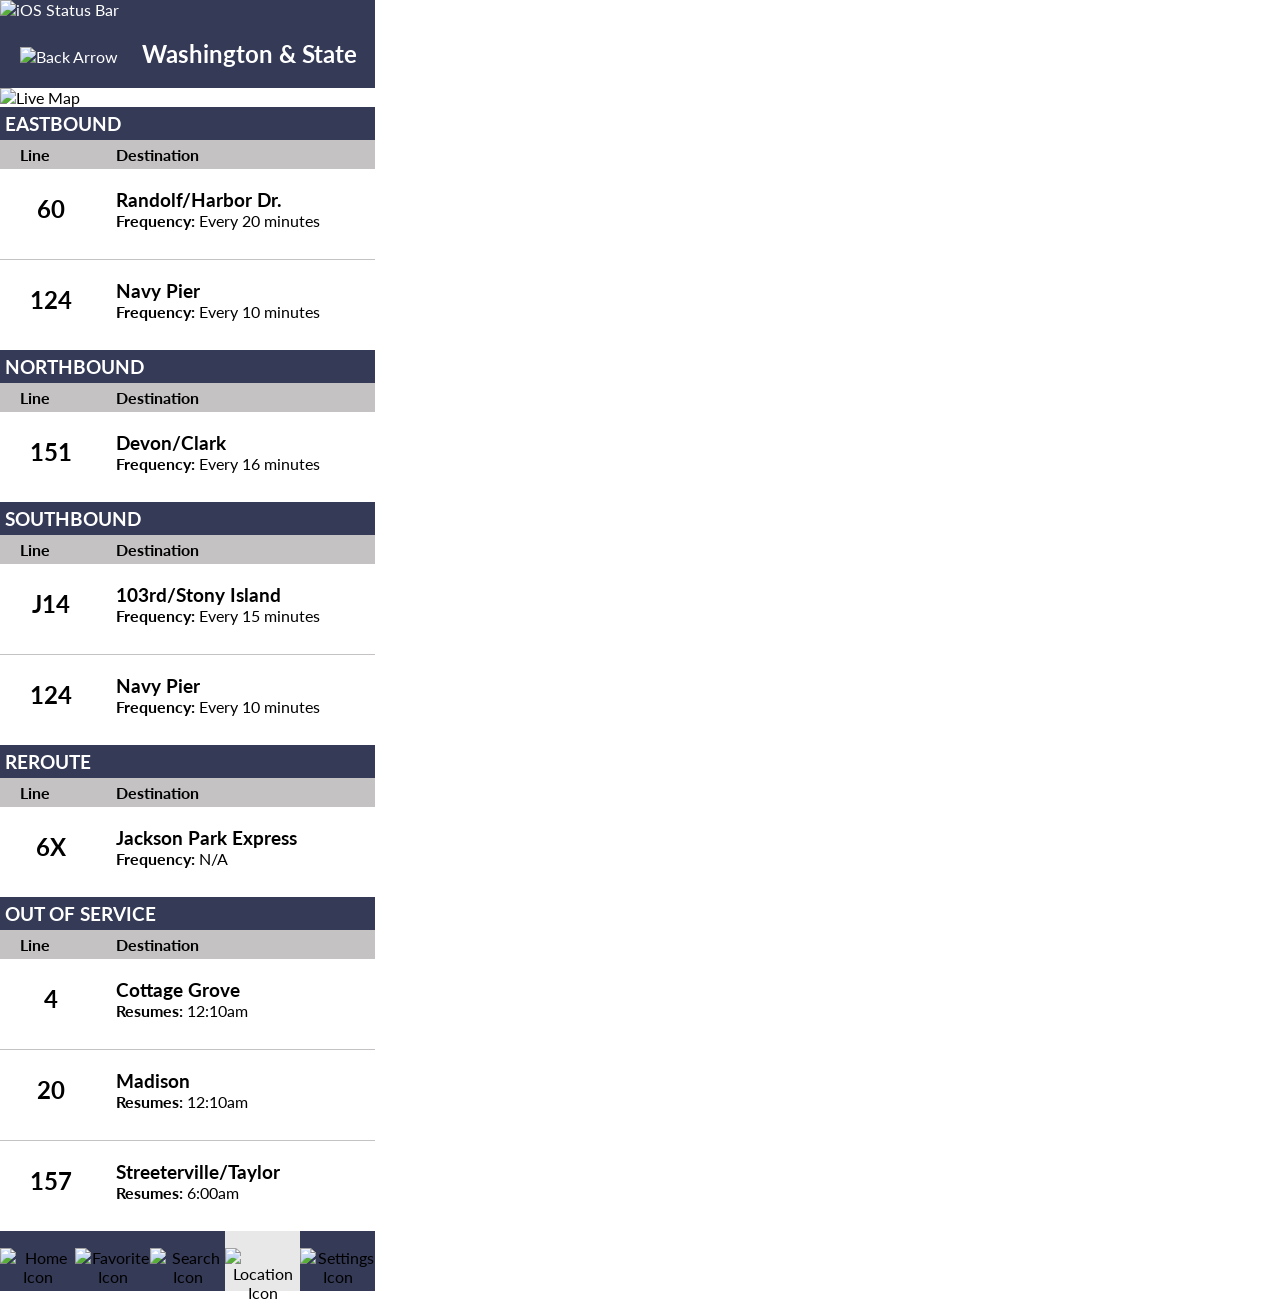
==== index.html @ e1842e48 "Removed files from parent folder" ====
<!DOCTYPE html>
<html lang="en" dir="ltr">
  <head>
    <title>Busy Bus</title>
    <meta name="author" content="Laura Siebert">
    <meta name="description" content="This app was designed and coded by Laura Siebert">
    <meta name="viewport" content="width=device-width, initial-scale=1.0">
    <meta charset="utf-8">
    <link rel="stylesheet" href="style.css">
    <link href="https://fonts.googleapis.com/css?family=Lato&display=swap" rel="stylesheet">
  </head>
  <body>

<!-- Status Bar -->
    <div class="status-bar">
      <img src="images/StatusBar.svg" alt="iOS Status Bar" class="iOS-status">
      <div class="top-info">
        <img src="images/backArrow.png" alt="Back Arrow" class="back-arrow">
        <h1>Washington & State</h1>
      </div>
    </div>
    <div class="live-map">
      <img src="images/Map.png" alt="Live Map">
    </div>

<!-- Eastbound Section -->
    <div class="status-bar direction-title">
      <h2>EASTBOUND</h2>
    </div>
    <div class="direction-heading-list">
      <ul class="list direction-titles">
        <li class="direction-heading line-title">Line</li>
        <li class="direction-heading destination-title">Destination</li>
      </ul>
    </div>
    <div class="route-detail-list">
      <ul class="northbound-route-list list">
        <li class="route-row one-after">
          <h1 class="line">60</h1>
          <div class="destination">
            <h3>Randolf/Harbor Dr.</h3>
            <p><span class="inline-heading">Frequency:</span> Every 20 minutes</p>
          </div>
        </li>
        <li class="route-row">
          <h1 class="line">124</h1>
          <div class="destination">
            <h3>Navy Pier</h3>
            <p><span class="inline-heading">Frequency:</span> Every 10 minutes</p>
          </div>
        </li>
      </ul>
    </div>

  <!-- NORTHBOUND Section -->
  <div class="status-bar direction-title">
    <h2>NORTHBOUND</h2>
  </div>
  <div class="direction-heading-list">
    <ul class="list direction-titles">
      <li class="direction-heading line-title">Line</li>
      <li class="direction-heading destination-title">Destination</li>
    </ul>
  </div>
  <div class="route-detail-list">
    <ul class="northbound-route-list list">
      <li class="route-row">
        <h1 class="line">151</h1>
        <div class="destination">
          <h3>Devon/Clark</h3>
          <p><span class="inline-heading">Frequency:</span> Every 16 minutes</p>
        </div>
      </li>
    </ul>
  </div>

  <!-- SOUTHBOUND Section -->
  <div class="status-bar direction-title">
    <h2>SOUTHBOUND</h2>
  </div>
  <div class="direction-heading-list">
    <ul class="list direction-titles">
      <li class="direction-heading line-title">Line</li>
      <li class="direction-heading destination-title">Destination</li>
    </ul>
  </div>
  <div class="route-detail-list">
    <ul class="southbound-route-list list">
      <li class="route-row one-after">
        <h1 class="line">J14</h1>
        <div class="destination">
          <h3>103rd/Stony Island</h3>
          <p><span class="inline-heading">Frequency:</span> Every 15 minutes</p>
        </div>
      </li>
      <li class="route-row">
        <h1 class="line">124</h1>
        <div class="destination">
          <h3>Navy Pier</h3>
          <p><span class="inline-heading">Frequency:</span> Every 10 minutes</p>
        </div>
      </li>
    </ul>
  </div>

  <!-- Reroute Section -->
  <div class="status-bar direction-title">
    <h2>REROUTE</h2>
  </div>
  <div class="direction-heading-list">
    <ul class="list direction-titles">
      <li class="direction-heading line-title">Line</li>
      <li class="direction-heading destination-title">Destination</li>
    </ul>
  </div>
  <div class="route-detail-list">
    <ul class="northbound-route-list list">
      <li class="route-row">
        <h1 class="line">6X</h1>
        <div class="destination">
          <h3>Jackson Park Express</h3>
          <p><span class="inline-heading">Frequency:</span> N/A</p>
        </div>
      </li>
    </ul>
  </div>

  <!-- Out of Service Section -->
  <div class="status-bar direction-title">
    <h2>OUT OF SERVICE</h2>
  </div>
  <div class="direction-heading-list">
    <ul class="list direction-titles">
      <li class="direction-heading line-title">Line</li>
      <li class="direction-heading destination-title">Destination</li>
    </ul>
  </div>
  <div class="route-detail-list">
    <ul class="oos-route-list list">
      <li class="route-row one-after">
        <h1 class="line">4</h1>
        <div class="destination">
          <h3>Cottage Grove</h3>
          <p><span class="inline-heading">Resumes:</span> 12:10am</p>
        </div>
      </li>
      <li class="route-row one-after">
        <h1 class="line">20</h1>
        <div class="destination">
          <h3>Madison</h3>
          <p><span class="inline-heading">Resumes:</span> 12:10am</p>
        </div>
      </li>
      <li class="route-row">
        <h1 class="line">157</h1>
        <div class="destination">
          <h3>Streeterville/Taylor</h3>
          <p><span class="inline-heading">Resumes:</span> 6:00am</p>
        </div>
      </li>
    </ul>
  </div>

<!-- Footer Tab Navigation -->
<div class="tabNav">
  <ul class="tabIcons">
    <li class="tabIcon">
      <img src="images/homeIcon.png" alt="Home Icon" class="icon">
    </li>
    <li class="tabIcon">
      <img src="images/favoriteIcon.png" alt="Favorite Icon" class="icon">
    </li>
    <li class="tabIcon">
      <img src="images/searchIcon.png" alt="Search Icon" class="icon">
    </li>
    <li class="tabIcon tabActive">
      <img src="images/locationIcon.png" alt="Location Icon" class="icon">
    </li>
    <li class="tabIcon">
      <img src="images/settingsIcon.png" alt="Settings Icon" class="icon">
    </li>
  </ul>
</div>
</body>
</html>
---- style.css ----
*, *:before, *:after {
  box-sizing: border-box;
  margin: 0;
  padding: 0;
  font-family: 'Lato', sans-serif;
}

h1 {
  font-size: 1.5em;
  display: inline;
  /* padding-left: 20px; */
}

h2 {
  font-size: 1.2em;
  padding: 5px 0px 5px 5px;
}

p {
  font-size: 1em;
}

.status-bar {
  background-color: #353A57;
  color: white
}

.top-info {
  display: block;
  padding-top: 20px;
  padding-bottom: 20px;
}

.back-arrow {
  display: inline;
  padding-left: 20px;
  padding-right: 20px;
}

.iOS-status {
  display: block;
  margin-left: auto;
  margin-right: auto;
}

.information-box{
  color: white;
  background-color: #353A57
}

.live-map {
  display: block;
}

.list li {
  display: flex;
  /* justify-content: space-between; */
}

.direction-titles {
  display: flex;
  /* justify-content: space-between; */
  background-color: #C4C2C2;
  padding-top: 5px;
  padding-bottom: 5px;
}

.direction-heading {
  font-weight: bold;
}

.line-title{
  display: block;
  width: 101px;
  padding-left: 20px;
  padding-right: 20px;
  text-align: center;
}

.destination-title {
  display: block;
  margin-left: 15px;
}

.one-after{
  border-style: solid;
  border-width: 0px 0px 1px 0px;
  border-color: #C4C2C2;
}

.bus-img {
  margin: 0 20px 0 30px;
}

.destination {
  display: block;
  text-align: left;
  height: 90px;
  padding: 20px 15px 15px 15px;
}

.inline-heading {
  font-weight: bold;
}

.line {
  display: block;
  height: 90px;
  width: 101px;
  padding: 25px 20px 20px 20px;
  text-align: center;
}

/* TabNavigation */
.tabNav {
  display: flex;
  height: 60px;
  width: 100%;
  background-color: #353A57;
}

.tabIcons {
  display: flex;
  list-style-type: none;
  text-align: center;
  /* width: 50px; */
}

.tabIcon {
  display: block;
  padding-top: 17px;
  width: 75px
}

.tabActive {
  background-color: #E8E8E8;
}

@media screen and (min-width: 500px) {
  body {
    width: 375px;
  }
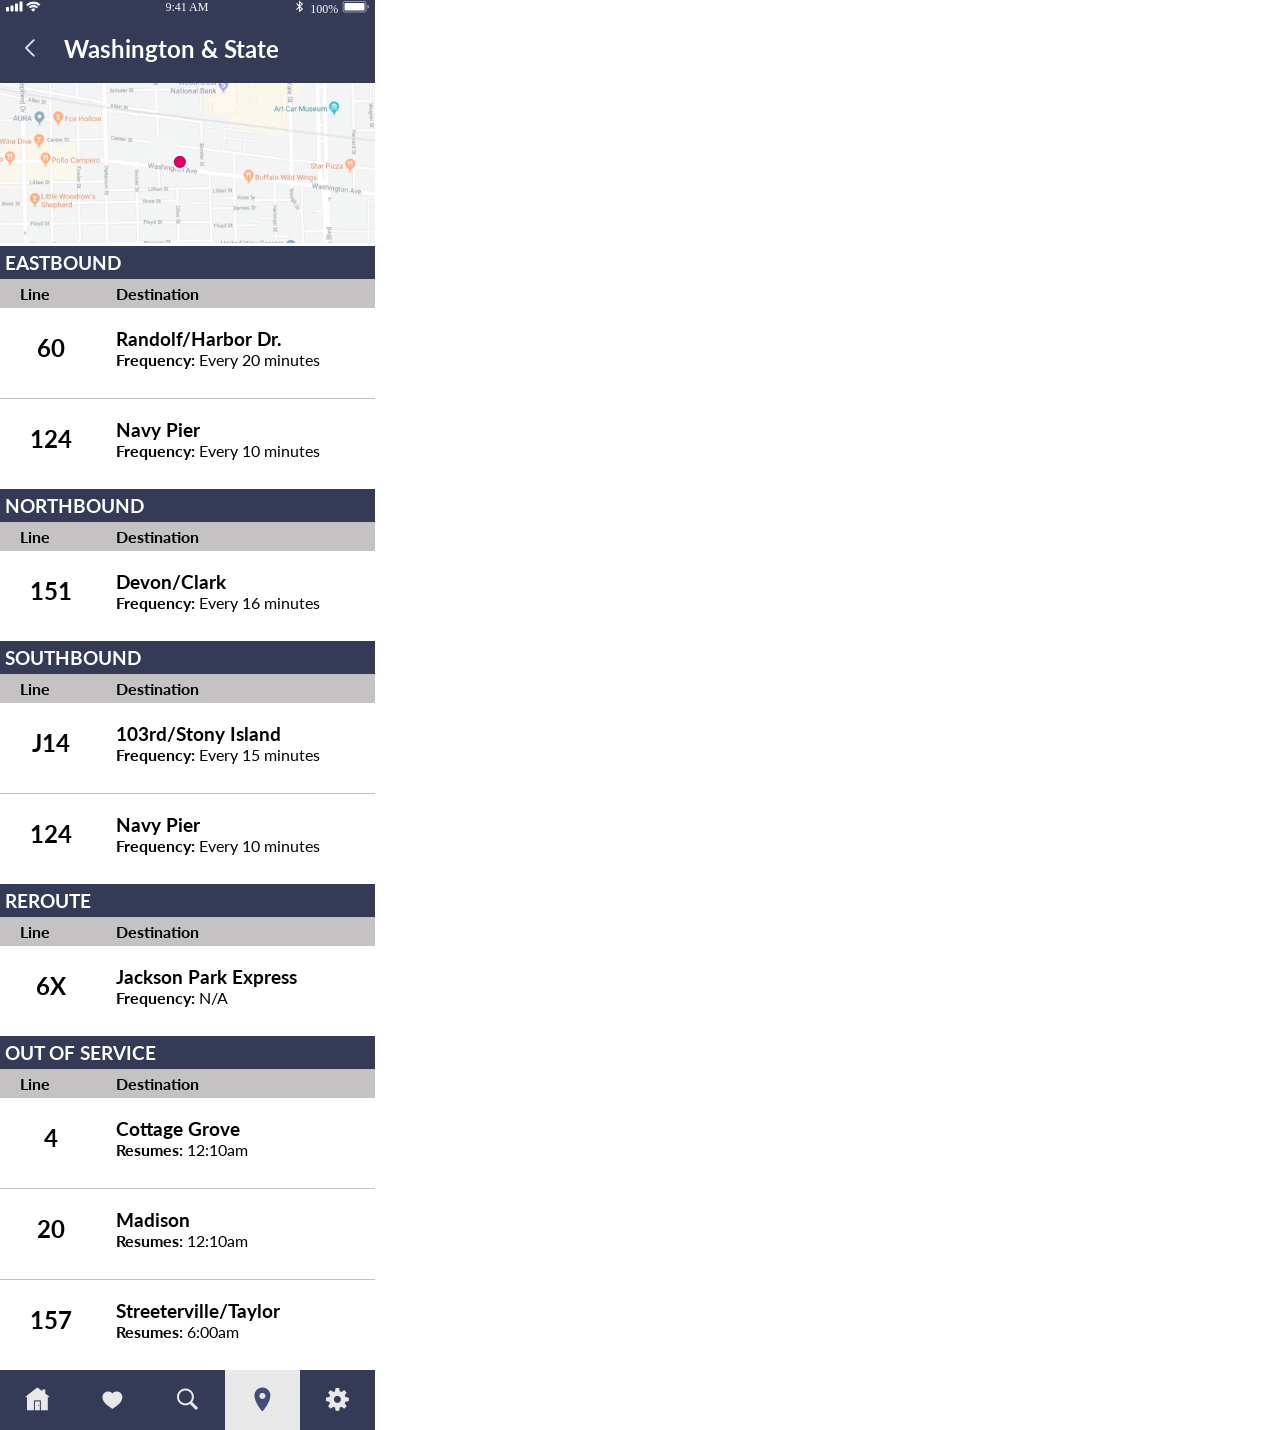
==== commit e632132e: "Change file name to match case" ====
--- a/index.html
+++ b/index.html
@@ -13,14 +13,14 @@
 
 <!-- Status Bar -->
     <div class="status-bar">
-      <img src="images/StatusBar.svg" alt="iOS Status Bar" class="iOS-status">
+      <img src="Images/StatusBar.svg" alt="iOS Status Bar" class="iOS-status">
       <div class="top-info">
-        <img src="images/backArrow.png" alt="Back Arrow" class="back-arrow">
+        <img src="Images/backArrow.png" alt="Back Arrow" class="back-arrow">
         <h1>Washington & State</h1>
       </div>
     </div>
     <div class="live-map">
-      <img src="images/Map.png" alt="Live Map">
+      <img src="Images/Map.png" alt="Live Map">
     </div>
 
 <!-- Eastbound Section -->
@@ -165,19 +165,19 @@
 <div class="tabNav">
   <ul class="tabIcons">
     <li class="tabIcon">
-      <img src="images/homeIcon.png" alt="Home Icon" class="icon">
+      <img src="Images/homeIcon.png" alt="Home Icon" class="icon">
     </li>
     <li class="tabIcon">
-      <img src="images/favoriteIcon.png" alt="Favorite Icon" class="icon">
+      <img src="Images/favoriteIcon.png" alt="Favorite Icon" class="icon">
     </li>
     <li class="tabIcon">
-      <img src="images/searchIcon.png" alt="Search Icon" class="icon">
+      <img src="Images/searchIcon.png" alt="Search Icon" class="icon">
     </li>
     <li class="tabIcon tabActive">
-      <img src="images/locationIcon.png" alt="Location Icon" class="icon">
+      <img src="Images/locationIcon.png" alt="Location Icon" class="icon">
     </li>
     <li class="tabIcon">
-      <img src="images/settingsIcon.png" alt="Settings Icon" class="icon">
+      <img src="Images/settingsIcon.png" alt="Settings Icon" class="icon">
     </li>
   </ul>
 </div>
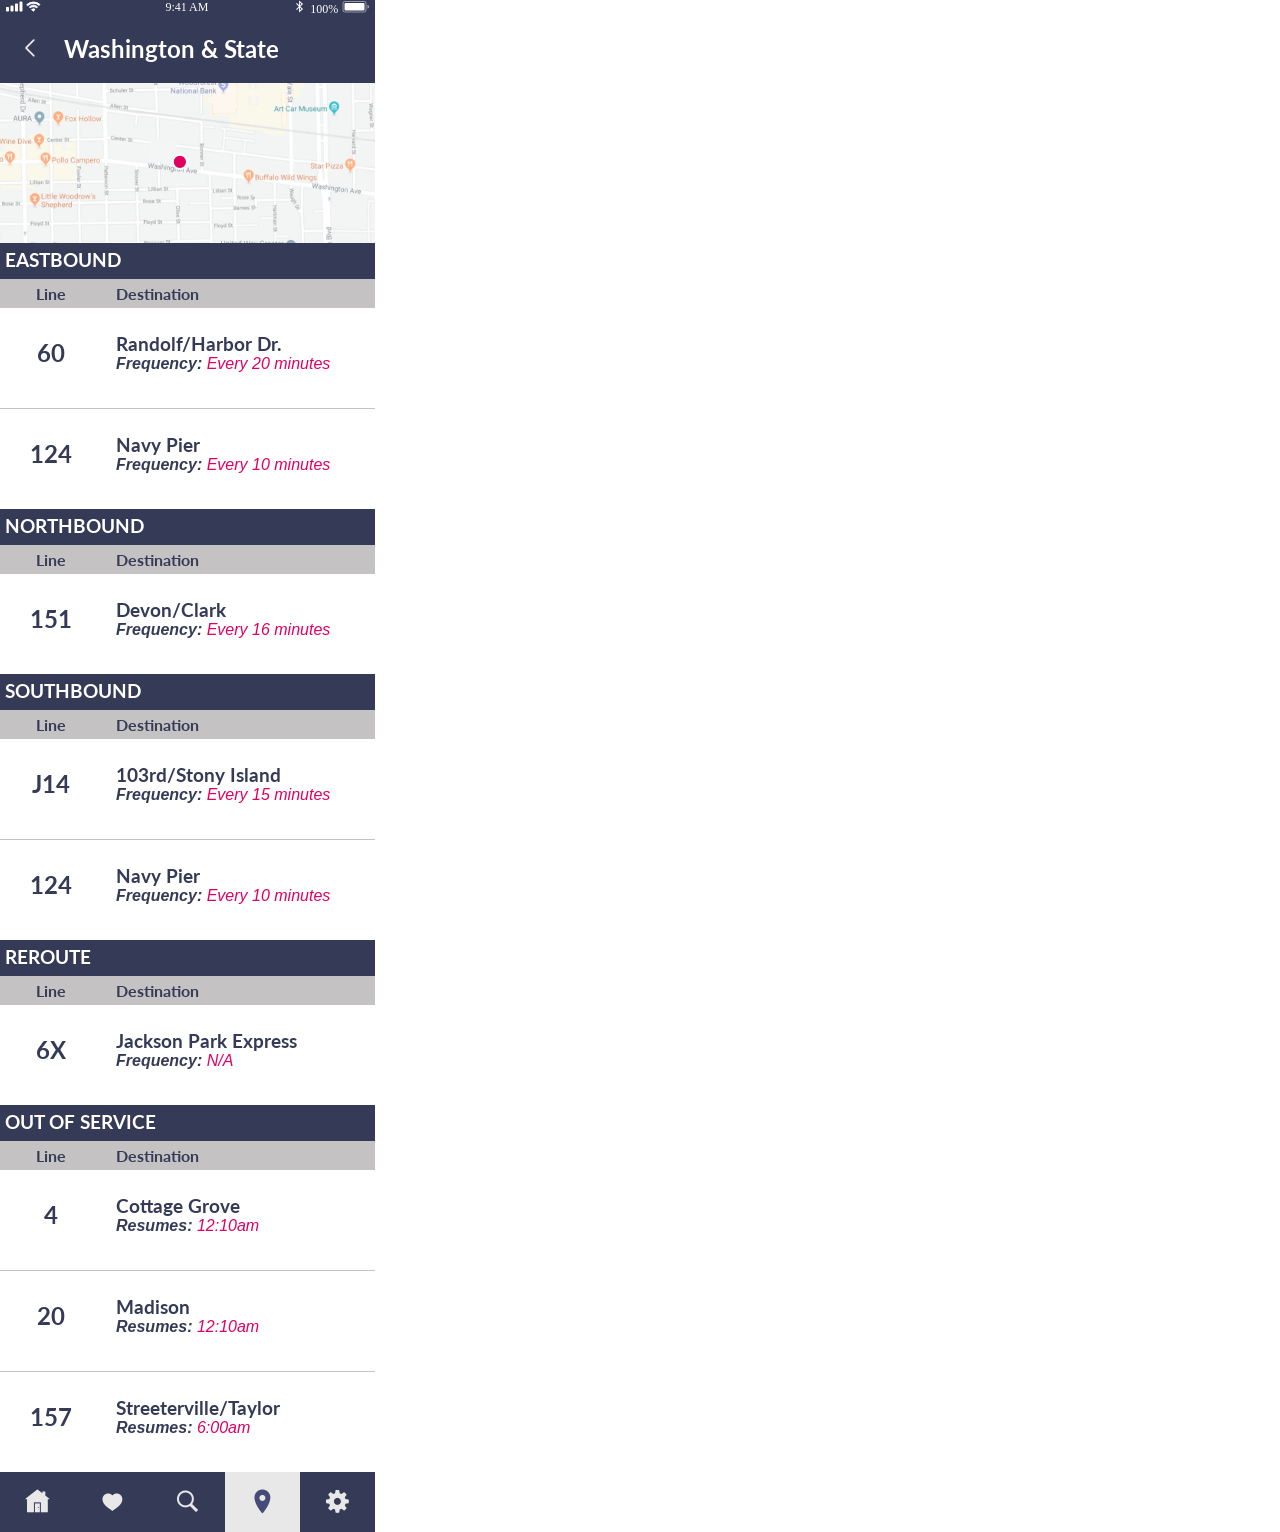
==== commit 285ec169: "Finishing touches" ====
--- a/index.html
+++ b/index.html
@@ -25,7 +25,7 @@
 
 <!-- Eastbound Section -->
     <div class="status-bar direction-title">
-      <h2>EASTBOUND</h2>
+      <h2 class="eastbound">EASTBOUND</h2>
     </div>
     <div class="direction-heading-list">
       <ul class="list direction-titles">
--- a/style.css
+++ b/style.css
@@ -8,16 +8,18 @@
 h1 {
   font-size: 1.5em;
   display: inline;
-  /* padding-left: 20px; */
 }
 
 h2 {
   font-size: 1.2em;
-  padding: 5px 0px 5px 5px;
+  padding: 5px 0px 8px 5px;
+  margin-top: 0;
 }
 
 p {
   font-size: 1em;
+  font-style: italic;
+  color: #E00061;
 }
 
 .status-bar {
@@ -49,20 +51,19 @@
 }
 
 .live-map {
-  display: block;
+  display: flex;
 }
 
 .list li {
   display: flex;
-  /* justify-content: space-between; */
+  color: #353A57;
+  padding-top: 5px;
+  padding-bottom: 5px;
 }
 
 .direction-titles {
   display: flex;
-  /* justify-content: space-between; */
   background-color: #C4C2C2;
-  padding-top: 5px;
-  padding-bottom: 5px;
 }
 
 .direction-heading {
@@ -70,11 +71,11 @@
 }
 
 .line-title{
-  display: block;
+  display: flex;
+  justify-content: center;
   width: 101px;
   padding-left: 20px;
   padding-right: 20px;
-  text-align: center;
 }
 
 .destination-title {
@@ -101,6 +102,7 @@
 
 .inline-heading {
   font-weight: bold;
+  color:  #353A57;
 }
 
 .line {
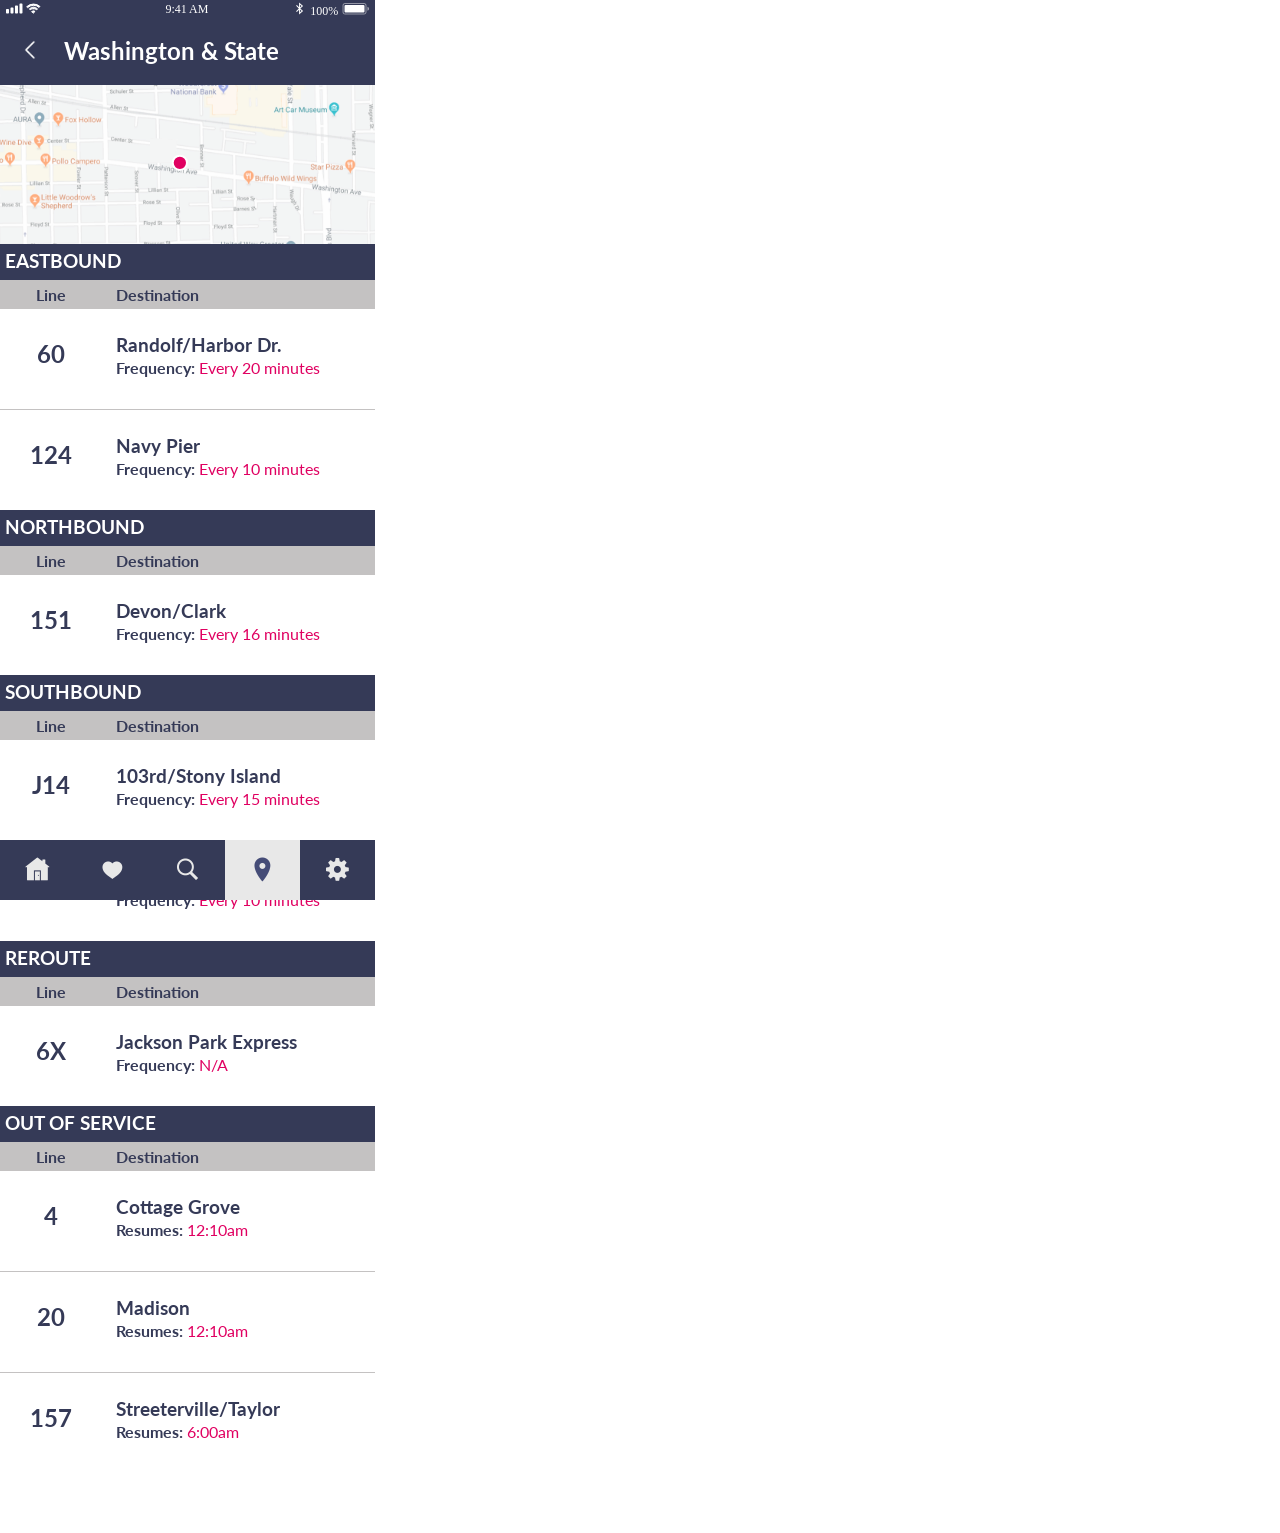
==== commit b57dd959: "Made footer and header sticky" ====
--- a/index.html
+++ b/index.html
@@ -12,7 +12,7 @@
   <body>
 
 <!-- Status Bar -->
-    <div class="status-bar">
+    <div class="status-bar top-bar">
       <img src="Images/StatusBar.svg" alt="iOS Status Bar" class="iOS-status">
       <div class="top-info">
         <img src="Images/backArrow.png" alt="Back Arrow" class="back-arrow">
@@ -162,7 +162,7 @@
   </div>
 
 <!-- Footer Tab Navigation -->
-<div class="tabNav">
+<footer class="footer">
   <ul class="tabIcons">
     <li class="tabIcon">
       <img src="Images/homeIcon.png" alt="Home Icon" class="icon">
@@ -180,6 +180,6 @@
       <img src="Images/settingsIcon.png" alt="Settings Icon" class="icon">
     </li>
   </ul>
-</div>
+</footer>
 </body>
 </html>
--- a/style.css
+++ b/style.css
@@ -3,6 +3,7 @@
   margin: 0;
   padding: 0;
   font-family: 'Lato', sans-serif;
+  max-width: 375px;
 }
 
 h1 {
@@ -18,13 +19,19 @@
 
 p {
   font-size: 1em;
-  font-style: italic;
   color: #E00061;
+  padding-top: 2px;
 }
 
 .status-bar {
   background-color: #353A57;
   color: white
+}
+
+.top-bar {
+  position: fixed;
+  width: 375px;
+  top: 0;
 }
 
 .top-info {
@@ -41,6 +48,7 @@
 
 .iOS-status {
   display: block;
+  margin-top: 2px;
   margin-left: auto;
   margin-right: auto;
 }
@@ -52,6 +60,7 @@
 
 .live-map {
   display: flex;
+  margin-top: 84px;
 }
 
 .list li {
@@ -113,11 +122,17 @@
   text-align: center;
 }
 
+.oos-route-list li:last-child{
+  margin-bottom: 60px;
+}
+
 /* TabNavigation */
-.tabNav {
+.footer {
+  position: fixed;
+  bottom: 0;
   display: flex;
   height: 60px;
-  width: 100%;
+  width: 375px;
   background-color: #353A57;
 }
 
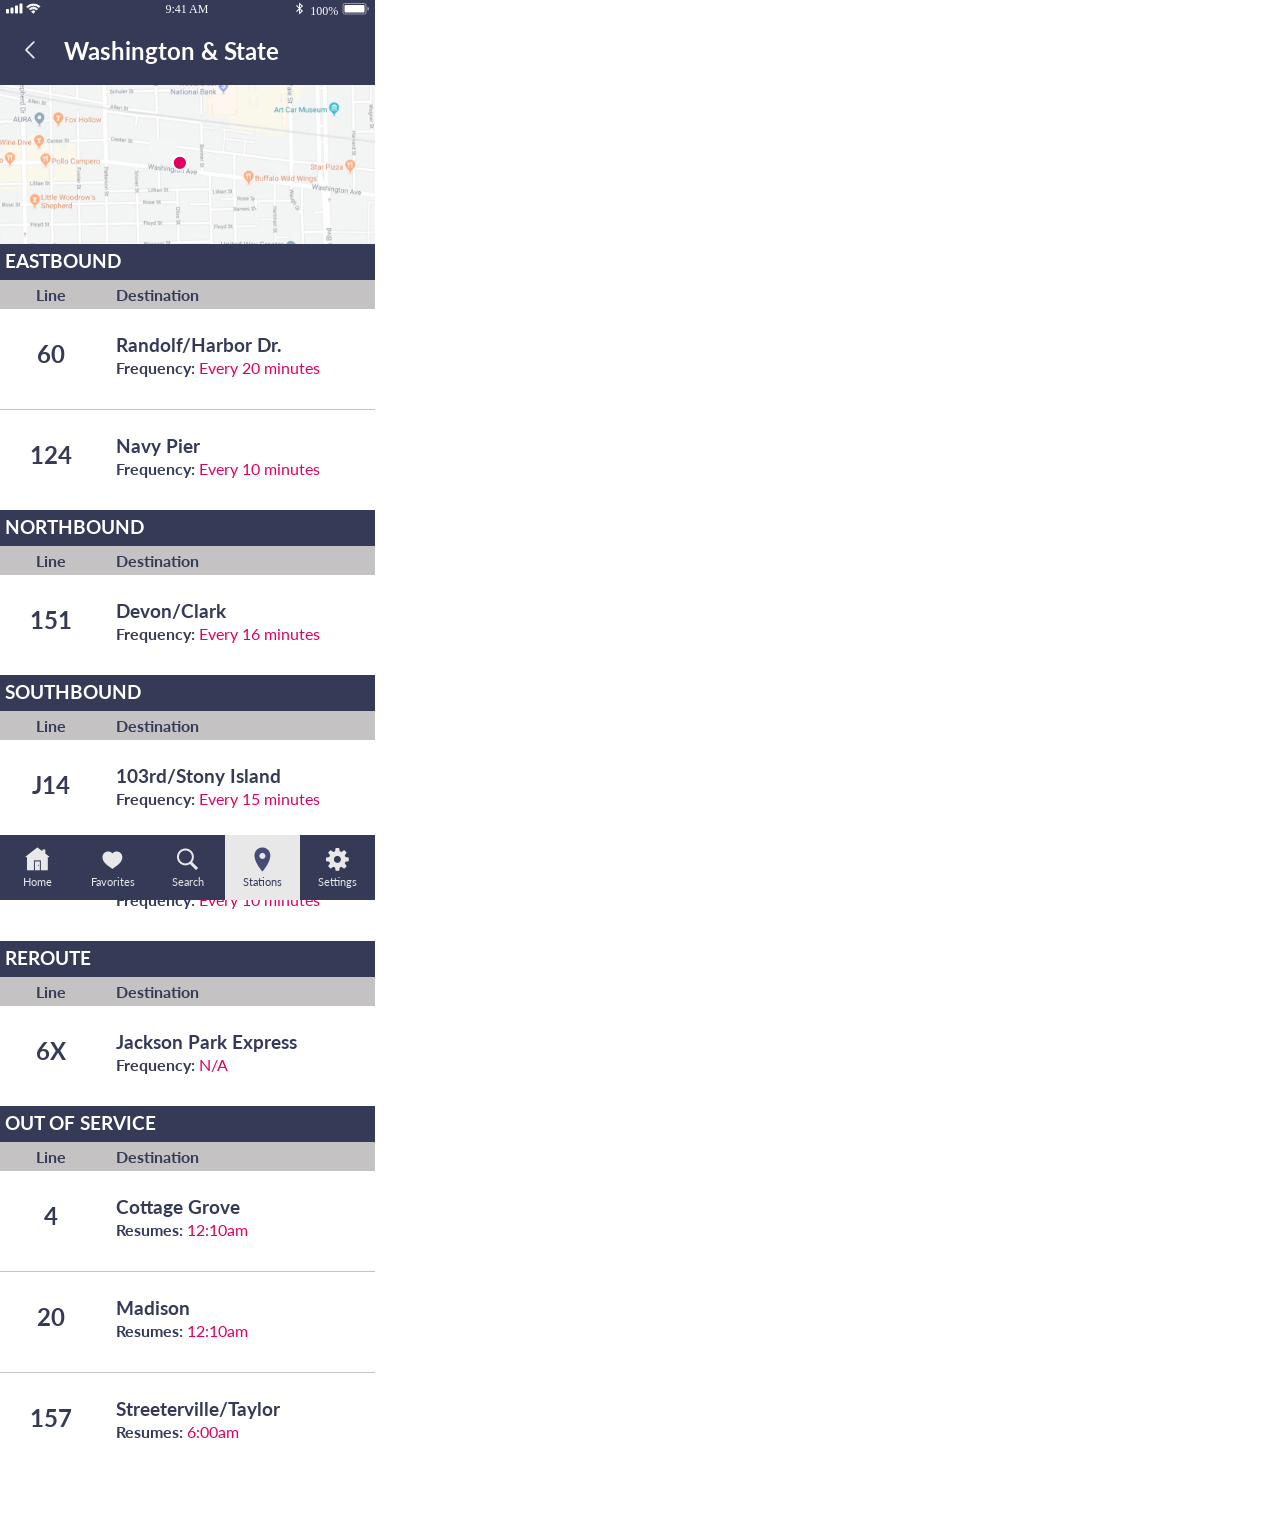
==== commit 6ae9421d: "Added labels to tab navigation icons" ====
--- a/index.html
+++ b/index.html
@@ -166,18 +166,23 @@
   <ul class="tabIcons">
     <li class="tabIcon">
       <img src="Images/homeIcon.png" alt="Home Icon" class="icon">
+      <h6 class="iconLabel">Home</p>
     </li>
     <li class="tabIcon">
       <img src="Images/favoriteIcon.png" alt="Favorite Icon" class="icon">
+      <h6 class="iconLabel">Favorites</p>
     </li>
     <li class="tabIcon">
       <img src="Images/searchIcon.png" alt="Search Icon" class="icon">
+      <h6 class="iconLabel">Search</p>
     </li>
     <li class="tabIcon tabActive">
       <img src="Images/locationIcon.png" alt="Location Icon" class="icon">
+      <h6 class="iconLabel iconActive">Stations</p>
     </li>
     <li class="tabIcon">
       <img src="Images/settingsIcon.png" alt="Settings Icon" class="icon">
+      <h6 class="iconLabel">Settings</p>
     </li>
   </ul>
 </footer>
--- a/style.css
+++ b/style.css
@@ -15,6 +15,10 @@
   font-size: 1.2em;
   padding: 5px 0px 8px 5px;
   margin-top: 0;
+}
+
+h6 {
+  font-weight: normal;
 }
 
 p {
@@ -131,7 +135,7 @@
   position: fixed;
   bottom: 0;
   display: flex;
-  height: 60px;
+  height: 65px;
   width: 375px;
   background-color: #353A57;
 }
@@ -145,7 +149,7 @@
 
 .tabIcon {
   display: block;
-  padding-top: 17px;
+  padding-top: 12px;
   width: 75px
 }
 
@@ -153,6 +157,14 @@
   background-color: #E8E8E8;
 }
 
+.iconLabel {
+  color: #E8E8E8;
+}
+
+.iconActive {
+  color: #353A57;
+}
+
 @media screen and (min-width: 500px) {
   body {
     width: 375px;
